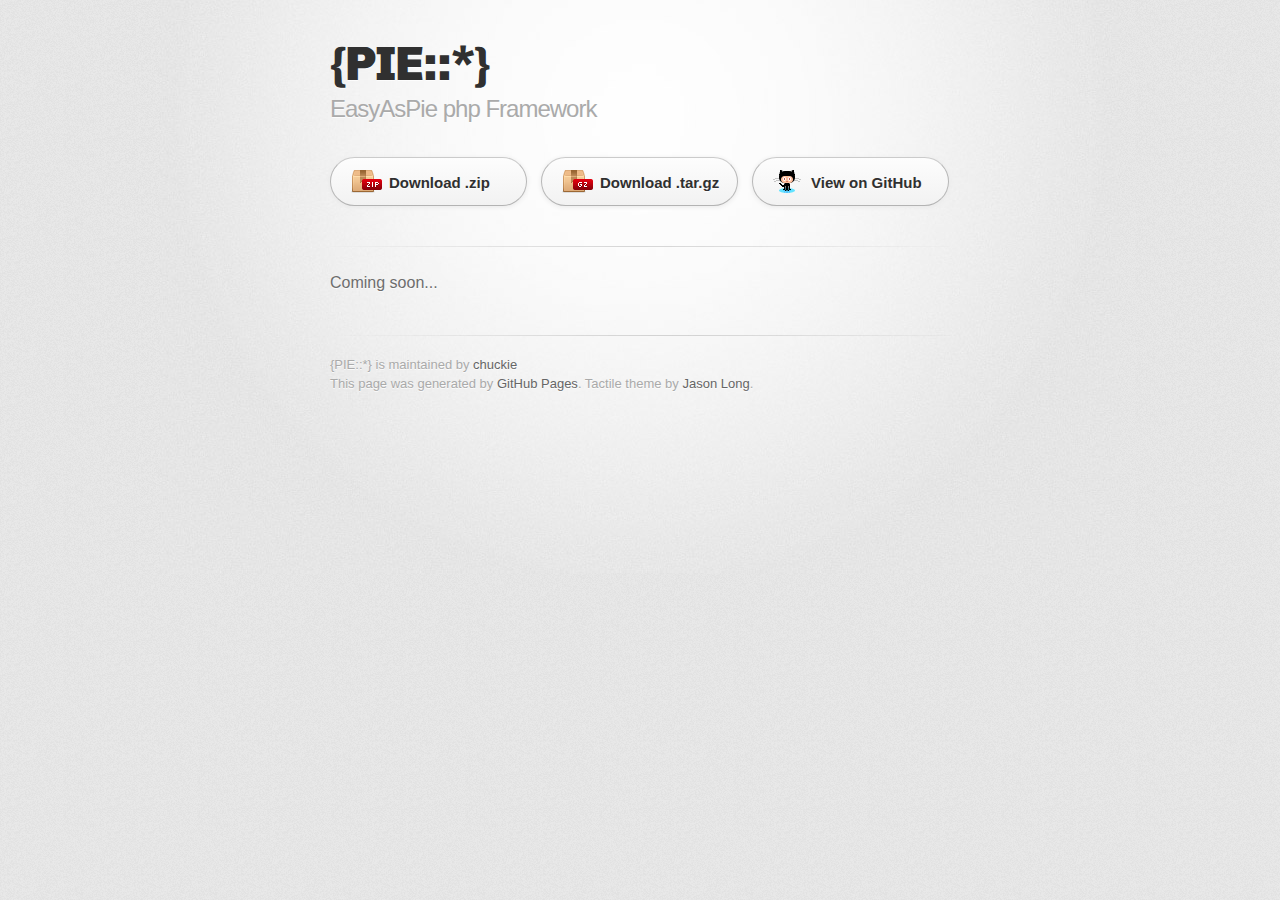
==== index.html @ dad36f99 "Create gh-pages branch via GitHub" ====
<!DOCTYPE html>
<html>
  <head>
    <meta charset='utf-8'>
    <meta http-equiv="X-UA-Compatible" content="chrome=1">
    <link href='https://fonts.googleapis.com/css?family=Chivo:900' rel='stylesheet' type='text/css'>
    <link rel="stylesheet" type="text/css" href="stylesheets/stylesheet.css" media="screen" />
    <link rel="stylesheet" type="text/css" href="stylesheets/pygment_trac.css" media="screen" />
    <link rel="stylesheet" type="text/css" href="stylesheets/print.css" media="print" />
    <!--[if lt IE 9]>
    <script src="//html5shiv.googlecode.com/svn/trunk/html5.js"></script>
    <![endif]-->
    <title>{PIE::*} by chuckie</title>
  </head>

  <body>
    <div id="container">
      <div class="inner">

        <header>
          <h1>{PIE::*}</h1>
          <h2>EasyAsPie php Framework</h2>
        </header>

        <section id="downloads" class="clearfix">
          <a href="https://github.com/chuckie/PIE/zipball/master" id="download-zip" class="button"><span>Download .zip</span></a>
          <a href="https://github.com/chuckie/PIE/tarball/master" id="download-tar-gz" class="button"><span>Download .tar.gz</span></a>
          <a href="https://github.com/chuckie/PIE" id="view-on-github" class="button"><span>View on GitHub</span></a>
        </section>

        <hr>

        <section id="main_content">
          <p>Coming soon...</p>
        </section>

        <footer>
          {PIE::*} is maintained by <a href="https://github.com/chuckie">chuckie</a><br>
          This page was generated by <a href="http://pages.github.com">GitHub Pages</a>. Tactile theme by <a href="http://twitter.com/jasonlong">Jason Long</a>.
        </footer>

        
      </div>
    </div>
  </body>
</html>
---- stylesheets/stylesheet.css ----
/* http://meyerweb.com/eric/tools/css/reset/ 
   v2.0 | 20110126
   License: none (public domain)
*/
html, body, div, span, applet, object, iframe,
h1, h2, h3, h4, h5, h6, p, blockquote, pre,
a, abbr, acronym, address, big, cite, code,
del, dfn, em, img, ins, kbd, q, s, samp,
small, strike, strong, sub, sup, tt, var,
b, u, i, center,
dl, dt, dd, ol, ul, li,
fieldset, form, label, legend,
table, caption, tbody, tfoot, thead, tr, th, td,
article, aside, canvas, details, embed, 
figure, figcaption, footer, header, hgroup, 
menu, nav, output, ruby, section, summary,
time, mark, audio, video {
	margin: 0;
	padding: 0;
	border: 0;
	font-size: 100%;
	font: inherit;
	vertical-align: baseline;
}
/* HTML5 display-role reset for older browsers */
article, aside, details, figcaption, figure, 
footer, header, hgroup, menu, nav, section {
	display: block;
}
body {
	line-height: 1;
}
ol, ul {
	list-style: none;
}
blockquote, q {
	quotes: none;
}
blockquote:before, blockquote:after,
q:before, q:after {
	content: '';
	content: none;
}
table {
	border-collapse: collapse;
	border-spacing: 0;
}

/* LAYOUT STYLES */
body {
  font-size: 1em;
  line-height: 1.5; 
  background: #e7e7e7 url(../images/body-bg.png) 0 0 repeat;
  font-family: 'Helvetica Neue', Helvetica, Arial, serif;
  text-shadow: 0 1px 0 rgba(255, 255, 255, 0.8);
  color: #6d6d6d;
}

a {
  color: #d5000d;
}
a:hover {
  color: #c5000c;
}

header {
  padding-top: 35px;
  padding-bottom: 25px;
}

header h1 {
  font-family: 'Chivo', 'Helvetica Neue', Helvetica, Arial, serif; font-weight: 900;
  letter-spacing: -1px;
  font-size: 48px;
  color: #303030;
  line-height: 1.2;
}

header h2 {
  letter-spacing: -1px;
  font-size: 24px;
  color: #aaa;
  font-weight: normal;
  line-height: 1.3;
}

#container {
  background: transparent url(../images/highlight-bg.jpg) 50% 0 no-repeat;
  min-height: 595px;
}

.inner {
  width: 620px;
  margin: 0 auto;
}

#container .inner img {
  max-width: 100%;
}

#downloads {
  margin-bottom: 40px;
}

a.button {
  -moz-border-radius: 30px;
  -webkit-border-radius: 30px;                     
  border-radius: 30px;
  border-top: solid 1px #cbcbcb;
  border-left: solid 1px #b7b7b7;
  border-right: solid 1px #b7b7b7;
  border-bottom: solid 1px #b3b3b3;
  color: #303030;
  line-height: 25px;
  font-weight: bold;
  font-size: 15px;
  padding: 12px 8px 12px 8px;
  display: block;
  float: left;
  width: 179px;
  margin-right: 14px;  
  background: #fdfdfd; /* Old browsers */
  background: -moz-linear-gradient(top,  #fdfdfd 0%, #f2f2f2 100%); /* FF3.6+ */
  background: -webkit-gradient(linear, left top, left bottom, color-stop(0%,#fdfdfd), color-stop(100%,#f2f2f2)); /* Chrome,Safari4+ */
  background: -webkit-linear-gradient(top,  #fdfdfd 0%,#f2f2f2 100%); /* Chrome10+,Safari5.1+ */
  background: -o-linear-gradient(top,  #fdfdfd 0%,#f2f2f2 100%); /* Opera 11.10+ */
  background: -ms-linear-gradient(top,  #fdfdfd 0%,#f2f2f2 100%); /* IE10+ */
  background: linear-gradient(top,  #fdfdfd 0%,#f2f2f2 100%); /* W3C */
  filter: progid:DXImageTransform.Microsoft.gradient( startColorstr='#fdfdfd', endColorstr='#f2f2f2',GradientType=0 ); /* IE6-9 */
  -webkit-box-shadow: 10px 10px 5px #888;
  -moz-box-shadow: 10px 10px 5px #888;
  box-shadow: 0px 1px 5px #e8e8e8;
}
a.button:hover {
  border-top: solid 1px #b7b7b7;
  border-left: solid 1px #b3b3b3;
  border-right: solid 1px #b3b3b3;
  border-bottom: solid 1px #b3b3b3;
  background: #fafafa; /* Old browsers */
  background: -moz-linear-gradient(top,  #fdfdfd 0%, #f6f6f6 100%); /* FF3.6+ */
  background: -webkit-gradient(linear, left top, left bottom, color-stop(0%,#fdfdfd), color-stop(100%,#f6f6f6)); /* Chrome,Safari4+ */
  background: -webkit-linear-gradient(top,  #fdfdfd 0%,#f6f6f6 100%); /* Chrome10+,Safari5.1+ */
  background: -o-linear-gradient(top,  #fdfdfd 0%,#f6f6f6 100%); /* Opera 11.10+ */
  background: -ms-linear-gradient(top,  #fdfdfd 0%,#f6f6f6 100%); /* IE10+ */
  background: linear-gradient(top,  #fdfdfd 0%,#f6f6f6, 100%); /* W3C */
  filter: progid:DXImageTransform.Microsoft.gradient( startColorstr='#fdfdfd', endColorstr='#f6f6f6',GradientType=0 ); /* IE6-9 */
}

a.button span {
  padding-left: 50px;
  display: block;
  height: 23px;
}

#download-zip span {
  background: transparent url(../images/zip-icon.png) 12px 50% no-repeat;
}
#download-tar-gz span {
  background: transparent url(../images/tar-gz-icon.png) 12px 50% no-repeat;
}
#view-on-github span {
  background: transparent url(../images/octocat-icon.png) 12px 50% no-repeat;
}
#view-on-github {
  margin-right: 0;
}

code, pre {
  font-family: Monaco, "Bitstream Vera Sans Mono", "Lucida Console", Terminal;
  color: #222;
  margin-bottom: 30px;
  font-size: 14px;
}

code {
  background-color: #f2f2f2;
  border: solid 1px #ddd;
  padding: 0 3px;
}

pre {
  padding: 20px;
  background: #303030;
  color: #f2f2f2;
  text-shadow: none;
  overflow: auto;
}
pre code {
  color: #f2f2f2;
  background-color: #303030;
  border: none;
  padding: 0;
}

ul, ol, dl {
  margin-bottom: 20px;
}


/* COMMON STYLES */

hr {
  height: 1px;
  line-height: 1px;
  margin-top: 1em;
  padding-bottom: 1em;
  border: none;
  background: transparent url('../images/hr.png') 50% 0 no-repeat;
}

strong {
  font-weight: bold;
}

em {
  font-style: italic;
}

table {
  width: 100%;
  border: 1px solid #ebebeb;
}

th {
  font-weight: 500;
}

td {
  border: 1px solid #ebebeb;
  text-align: center; 
  font-weight: 300;
}

form {
  background: #f2f2f2;
  padding: 20px;
  
}


/* GENERAL ELEMENT TYPE STYLES */

h1 {
  font-size: 32px;
} 

h2 {
  font-size: 22px;
  font-weight: bold;
  color: #303030;
  margin-bottom: 8px;
} 

h3 {
  color: #d5000d;
  font-size: 18px;
  font-weight: bold;
  margin-bottom: 8px;
} 
 
h4 {
  font-size: 16px;
  color: #303030;
  font-weight: bold;
} 

h5 {
  font-size: 1em;
  color: #303030;
} 

h6 {
  font-size: .8em;
  color: #303030;
} 

p {
  font-weight: 300;
  margin-bottom: 20px;
}
 
a {
  text-decoration: none;
}

p a {
  font-weight: 400;
}

blockquote {
  font-size: 1.6em;
  border-left: 10px solid #e9e9e9;
  margin-bottom: 20px;
  padding: 0 0 0 30px;
}

ul li {
  list-style: disc inside;
  padding-left: 20px;
}

ol li {
  list-style: decimal inside;
  padding-left: 3px;
}

dl dt {
  color: #303030;
}

footer {
  background: transparent url('../images/hr.png') 0 0 no-repeat;
  margin-top: 40px;
  padding-top: 20px;
  padding-bottom: 30px;
  font-size: 13px;
  color: #aaa;
}

footer a {
  color: #666;
}
footer a:hover {
  color: #444;
}

/* MISC */
.clearfix:after {
  clear: both;
  content: '.';
  display: block;
  visibility: hidden;
  height: 0;
}

.clearfix {display: inline-block;}
* html .clearfix {height: 1%;}
.clearfix {display: block;}

/* #Media Queries
================================================== */

/* Smaller than standard 960 (devices and browsers) */
@media only screen and (max-width: 959px) {}

/* Tablet Portrait size to standard 960 (devices and browsers) */
@media only screen and (min-width: 768px) and (max-width: 959px) {}

/* All Mobile Sizes (devices and browser) */
@media only screen and (max-width: 767px) {
  header {
    padding-top: 10px;
    padding-bottom: 10px;
  }
  #downloads {
    margin-bottom: 25px;
  }
  #download-zip, #download-tar-gz {
    display: none;
  }
  .inner {
    width: 94%;
    margin: 0 auto;
  }
}

/* Mobile Landscape Size to Tablet Portrait (devices and browsers) */
@media only screen and (min-width: 480px) and (max-width: 767px) {}

/* Mobile Portrait Size to Mobile Landscape Size (devices and browsers) */
@media only screen and (max-width: 479px) {}
---- stylesheets/pygment_trac.css ----
.highlight  { background: #ffffff; }
.highlight .c { color: #999988; font-style: italic } /* Comment */
.highlight .err { color: #a61717; background-color: #e3d2d2 } /* Error */
.highlight .k { font-weight: bold } /* Keyword */
.highlight .o { font-weight: bold } /* Operator */
.highlight .cm { color: #999988; font-style: italic } /* Comment.Multiline */
.highlight .cp { color: #999999; font-weight: bold } /* Comment.Preproc */
.highlight .c1 { color: #999988; font-style: italic } /* Comment.Single */
.highlight .cs { color: #999999; font-weight: bold; font-style: italic } /* Comment.Special */
.highlight .gd { color: #000000; background-color: #ffdddd } /* Generic.Deleted */
.highlight .gd .x { color: #000000; background-color: #ffaaaa } /* Generic.Deleted.Specific */
.highlight .ge { font-style: italic } /* Generic.Emph */
.highlight .gr { color: #aa0000 } /* Generic.Error */
.highlight .gh { color: #999999 } /* Generic.Heading */
.highlight .gi { color: #000000; background-color: #ddffdd } /* Generic.Inserted */
.highlight .gi .x { color: #000000; background-color: #aaffaa } /* Generic.Inserted.Specific */
.highlight .go { color: #888888 } /* Generic.Output */
.highlight .gp { color: #555555 } /* Generic.Prompt */
.highlight .gs { font-weight: bold } /* Generic.Strong */
.highlight .gu { color: #800080; font-weight: bold; } /* Generic.Subheading */
.highlight .gt { color: #aa0000 } /* Generic.Traceback */
.highlight .kc { font-weight: bold } /* Keyword.Constant */
.highlight .kd { font-weight: bold } /* Keyword.Declaration */
.highlight .kn { font-weight: bold } /* Keyword.Namespace */
.highlight .kp { font-weight: bold } /* Keyword.Pseudo */
.highlight .kr { font-weight: bold } /* Keyword.Reserved */
.highlight .kt { color: #445588; font-weight: bold } /* Keyword.Type */
.highlight .m { color: #009999 } /* Literal.Number */
.highlight .s { color: #d14 } /* Literal.String */
.highlight .na { color: #008080 } /* Name.Attribute */
.highlight .nb { color: #0086B3 } /* Name.Builtin */
.highlight .nc { color: #445588; font-weight: bold } /* Name.Class */
.highlight .no { color: #008080 } /* Name.Constant */
.highlight .ni { color: #800080 } /* Name.Entity */
.highlight .ne { color: #990000; font-weight: bold } /* Name.Exception */
.highlight .nf { color: #990000; font-weight: bold } /* Name.Function */
.highlight .nn { color: #555555 } /* Name.Namespace */
.highlight .nt { color: #000080 } /* Name.Tag */
.highlight .nv { color: #008080 } /* Name.Variable */
.highlight .ow { font-weight: bold } /* Operator.Word */
.highlight .w { color: #bbbbbb } /* Text.Whitespace */
.highlight .mf { color: #009999 } /* Literal.Number.Float */
.highlight .mh { color: #009999 } /* Literal.Number.Hex */
.highlight .mi { color: #009999 } /* Literal.Number.Integer */
.highlight .mo { color: #009999 } /* Literal.Number.Oct */
.highlight .sb { color: #d14 } /* Literal.String.Backtick */
.highlight .sc { color: #d14 } /* Literal.String.Char */
.highlight .sd { color: #d14 } /* Literal.String.Doc */
.highlight .s2 { color: #d14 } /* Literal.String.Double */
.highlight .se { color: #d14 } /* Literal.String.Escape */
.highlight .sh { color: #d14 } /* Literal.String.Heredoc */
.highlight .si { color: #d14 } /* Literal.String.Interpol */
.highlight .sx { color: #d14 } /* Literal.String.Other */
.highlight .sr { color: #009926 } /* Literal.String.Regex */
.highlight .s1 { color: #d14 } /* Literal.String.Single */
.highlight .ss { color: #990073 } /* Literal.String.Symbol */
.highlight .bp { color: #999999 } /* Name.Builtin.Pseudo */
.highlight .vc { color: #008080 } /* Name.Variable.Class */
.highlight .vg { color: #008080 } /* Name.Variable.Global */
.highlight .vi { color: #008080 } /* Name.Variable.Instance */
.highlight .il { color: #009999 } /* Literal.Number.Integer.Long */

.type-csharp .highlight .k { color: #0000FF }
.type-csharp .highlight .kt { color: #0000FF }
.type-csharp .highlight .nf { color: #000000; font-weight: normal }
.type-csharp .highlight .nc { color: #2B91AF }
.type-csharp .highlight .nn { color: #000000 }
.type-csharp .highlight .s { color: #A31515 }
.type-csharp .highlight .sc { color: #A31515 }
---- stylesheets/print.css ----
html, body, div, span, applet, object, iframe,
h1, h2, h3, h4, h5, h6, p, blockquote, pre,
a, abbr, acronym, address, big, cite, code,
del, dfn, em, img, ins, kbd, q, s, samp,
small, strike, strong, sub, sup, tt, var,
b, u, i, center,
dl, dt, dd, ol, ul, li,
fieldset, form, label, legend,
table, caption, tbody, tfoot, thead, tr, th, td,
article, aside, canvas, details, embed, 
figure, figcaption, footer, header, hgroup, 
menu, nav, output, ruby, section, summary,
time, mark, audio, video {
  margin: 0;
  padding: 0;
  border: 0;
  font-size: 100%;
  font: inherit;
  vertical-align: baseline;
}
/* HTML5 display-role reset for older browsers */
article, aside, details, figcaption, figure, 
footer, header, hgroup, menu, nav, section {
  display: block;
}
body {
  line-height: 1;
}
ol, ul {
  list-style: none;
}
blockquote, q {
  quotes: none;
}
blockquote:before, blockquote:after,
q:before, q:after {
  content: '';
  content: none;
}
table {
  border-collapse: collapse;
  border-spacing: 0;
}
body {
  font-size: 13px;
  line-height: 1.5; 
  font-family: 'Helvetica Neue', Helvetica, Arial, serif;
  color: #000;
}

a {
  color: #d5000d;
  font-weight: bold;
}

header {
  padding-top: 35px;
  padding-bottom: 10px;
}

header h1 {
  font-weight: bold;
  letter-spacing: -1px;
  font-size: 48px;
  color: #303030;
  line-height: 1.2;
}

header h2 {
  letter-spacing: -1px;
  font-size: 24px;
  color: #aaa;
  font-weight: normal;
  line-height: 1.3;
}
#downloads {
  display: none;
}
#main_content {
  padding-top: 20px;
}

code, pre {
  font-family: Monaco, "Bitstream Vera Sans Mono", "Lucida Console", Terminal;
  color: #222;
  margin-bottom: 30px;
  font-size: 12px;
}

code {
  padding: 0 3px;
}

pre {
  border: solid 1px #ddd;
  padding: 20px;
  overflow: auto;
}
pre code {
  padding: 0;
}

ul, ol, dl {
  margin-bottom: 20px;
}


/* COMMON STYLES */

table {
  width: 100%;
  border: 1px solid #ebebeb;
}

th {
  font-weight: 500;
}

td {
  border: 1px solid #ebebeb;
  text-align: center; 
  font-weight: 300;
}

form {
  background: #f2f2f2;
  padding: 20px;
  
}


/* GENERAL ELEMENT TYPE STYLES */

h1 {
  font-size: 2.8em;
} 

h2 {
  font-size: 22px;
  font-weight: bold;
  color: #303030;
  margin-bottom: 8px;
} 

h3 {
  color: #d5000d;
  font-size: 18px;
  font-weight: bold;
  margin-bottom: 8px;
} 
 
h4 {
  font-size: 16px;
  color: #303030;
  font-weight: bold;
} 

h5 {
  font-size: 1em;
  color: #303030;
} 

h6 {
  font-size: .8em;
  color: #303030;
} 

p {
  font-weight: 300;
  margin-bottom: 20px;
}
 
a {
  text-decoration: none;
}

p a {
  font-weight: 400;
}

blockquote {
  font-size: 1.6em;
  border-left: 10px solid #e9e9e9;
  margin-bottom: 20px;
  padding: 0 0 0 30px;
}

ul li {
  list-style: disc inside;
  padding-left: 20px;
}

ol li {
  list-style: decimal inside;
  padding-left: 3px;
}

dl dd {
  font-style: italic;
  font-weight: 100;
}

footer {
  margin-top: 40px;
  padding-top: 20px;
  padding-bottom: 30px;
  font-size: 13px;
  color: #aaa;
}

footer a {
  color: #666;
}

/* MISC */
.clearfix:after {
  clear: both;
  content: '.';
  display: block;
  visibility: hidden;
  height: 0;
}

.clearfix {display: inline-block;}
* html .clearfix {height: 1%;}
.clearfix {display: block;}
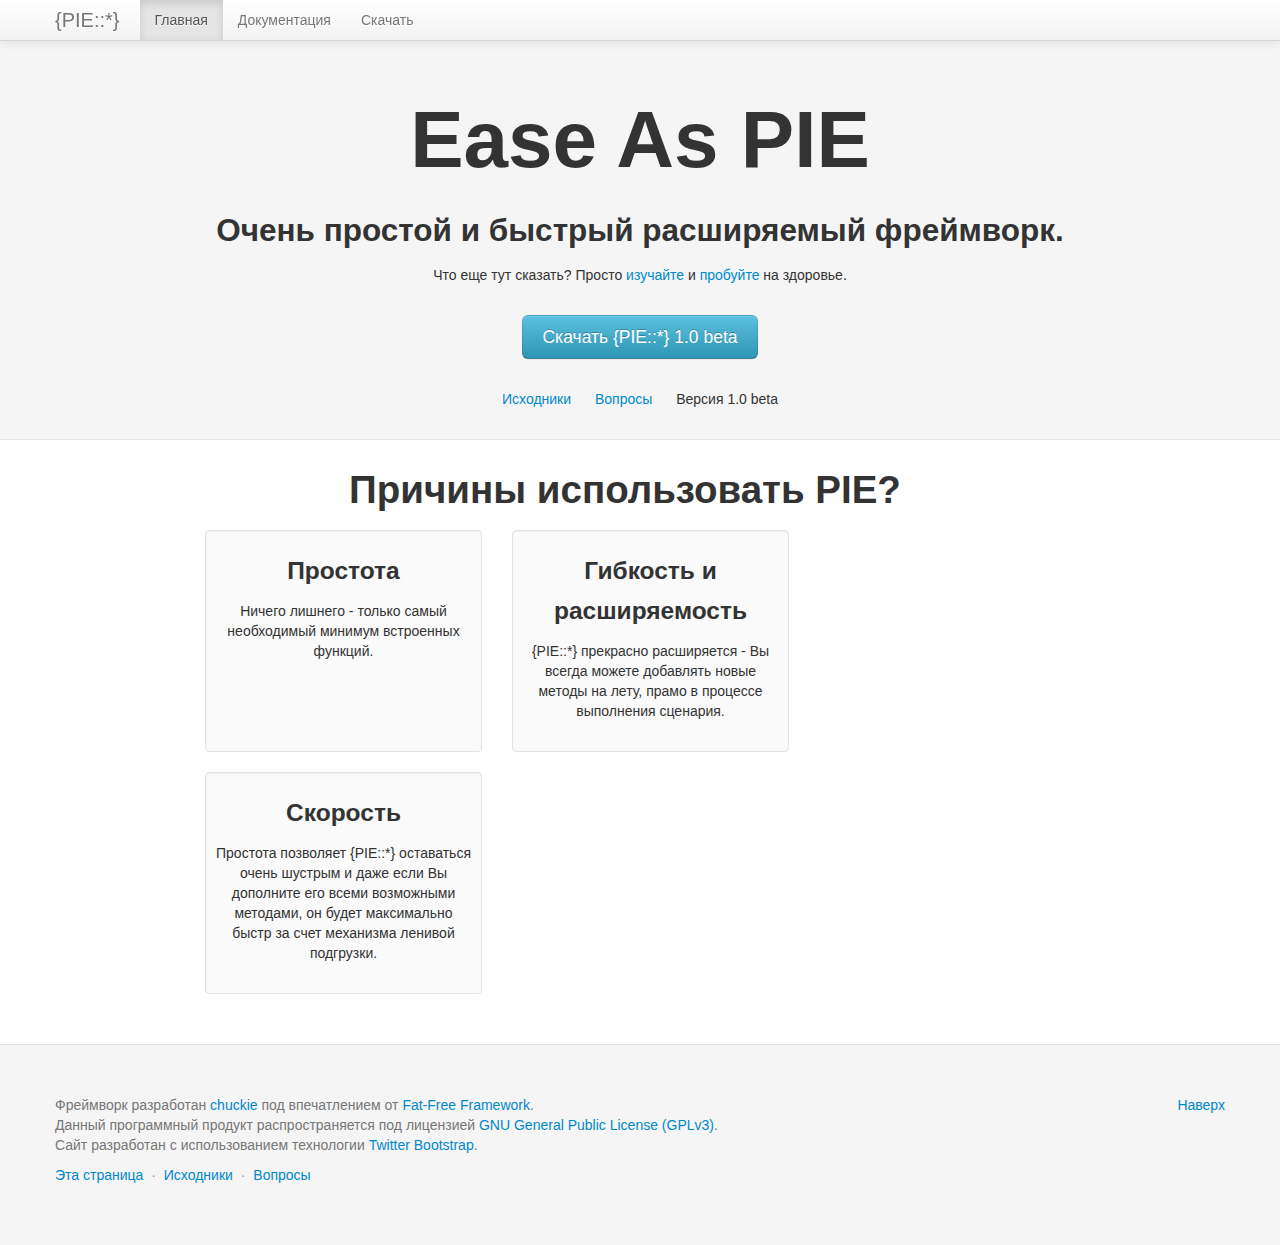
==== commit ba36182a: "PIE 1.0 (beta)" ====
--- a/index.html
+++ b/index.html
@@ -1,46 +1,82 @@
-<!DOCTYPE html>
-<html>
-  <head>
-    <meta charset='utf-8'>
-    <meta http-equiv="X-UA-Compatible" content="chrome=1">
-    <link href='https://fonts.googleapis.com/css?family=Chivo:900' rel='stylesheet' type='text/css'>
-    <link rel="stylesheet" type="text/css" href="stylesheets/stylesheet.css" media="screen" />
-    <link rel="stylesheet" type="text/css" href="stylesheets/pygment_trac.css" media="screen" />
-    <link rel="stylesheet" type="text/css" href="stylesheets/print.css" media="print" />
-    <!--[if lt IE 9]>
-    <script src="//html5shiv.googlecode.com/svn/trunk/html5.js"></script>
-    <![endif]-->
-    <title>{PIE::*} by chuckie</title>
-  </head>
-
-  <body>
-    <div id="container">
-      <div class="inner">
-
-        <header>
-          <h1>{PIE::*}</h1>
-          <h2>EasyAsPie php Framework</h2>
-        </header>
-
-        <section id="downloads" class="clearfix">
-          <a href="https://github.com/chuckie/PIE/zipball/master" id="download-zip" class="button"><span>Download .zip</span></a>
-          <a href="https://github.com/chuckie/PIE/tarball/master" id="download-tar-gz" class="button"><span>Download .tar.gz</span></a>
-          <a href="https://github.com/chuckie/PIE" id="view-on-github" class="button"><span>View on GitHub</span></a>
-        </section>
-
-        <hr>
-
-        <section id="main_content">
-          <p>Coming soon...</p>
-        </section>
-
-        <footer>
-          {PIE::*} is maintained by <a href="https://github.com/chuckie">chuckie</a><br>
-          This page was generated by <a href="http://pages.github.com">GitHub Pages</a>. Tactile theme by <a href="http://twitter.com/jasonlong">Jason Long</a>.
-        </footer>
-
-        
-      </div>
-    </div>
-  </body>
+<!DOCTYPE html>
+<html>
+ <head>
+  <meta http-equiv="Content-Type" content="text/html; charset=utf-8">
+  <title>Easy As PIE php framework - Главная</title>
+  <link rel='stylesheet' href='./asserts/bootstrap.css' type='text/css'/>
+  <link rel='stylesheet' href='./asserts/styles.css' type='text/css'/>
+  <!--[if lt IE 9]>
+   <script src="http://html5shim.googlecode.com/svn/trunk/html5.js"></script>
+  <![endif]-->
+  <script type="text/javascript" src="./asserts/prettify.js"></script>
+  <script type="text/javascript" src="./asserts/jquery.js"></script>
+  <script type="text/javascript" src="./asserts/bootstrap.js"></script>
+  <script type="text/javascript" src="./asserts/scripts.js"></script>
+ </head>
+ <body data-spy="scroll" data-target="#scrollspy-menu">
+  <a id='top'></a>
+  <div class="navbar navbar-fixed-top">
+   <div class="navbar-inner">
+    <div class="container">
+     <a class="btn btn-navbar" data-toggle="collapse" data-target=".nav-collapse">
+      <span class="icon-bar"></span>
+      <span class="icon-bar"></span>
+      <span class="icon-bar"></span>
+     </a>
+     <a class="brand" href="/PIE/">{PIE::*}</a>
+     <div class="nav-collapse collapse">
+      <ul class="nav">
+       <li class="active"><a href='./home.html'>Главная</a></li>
+       <li><a href='./docs.html'>Документация</a></li>
+       <li><a href='https://github.com/chuckie/PIE/zipball/master'>Скачать</a></li>
+      </ul>
+     </div>
+    </div>
+   </div>
+  </div>
+  <div class="home">
+   <div class="container">
+    <h1>Ease As PIE</h1>
+    <h2>Очень простой и быстрый расширяемый фреймворк.</h2>
+    <p>Что еще тут сказать? Просто <a href="./docs.html">изучайте</a> и <a href="https://github.com/chuckie/PIE/zipball/master">пробуйте</a> на здоровье.</p>
+    <p><a href="https://github.com/chuckie/PIE/zipball/master" class="btn btn-info btn-large"">Скачать {PIE::*} 1.0 beta</a></p>
+    <ul class="masthead-links">
+     <li><a href="http://github.com/chuckie/PIE" target="_blank">Исходники</a></li>
+     <li><a href="http://github.com/chuckie/PIE/issues?state=open" target="_blank">Вопросы</a></li>
+     <li>Версия 1.0 beta</li>
+    </ul>
+   </div>
+  </div>
+  <div class="row">
+   <div class="container reasons">
+    <h1>Причины использовать PIE?</h1>
+    <div class="well span3">
+     <h3>Простота</h3>
+     <p>Ничего лишнего - только самый необходимый минимум встроенных функций.</p>
+    </div>
+    <div class="well span3">
+     <h3>Гибкость и расширяемость</h3>
+     <p>{PIE::*} прекрасно расширяется - Вы всегда можете добавлять новые методы на лету, прамо в процессе выполнения сценария.</p>
+    </div>
+    <div class="well span3">
+     <h3>Скорость</h3>
+     <p>Простота позволяет {PIE::*} оставаться очень шустрым и даже если Вы дополните его всеми возможными методами, он будет максимально быстр за счет механизма ленивой подгрузки.</p>
+    </div>
+   </div>
+  </div>  <footer class="footer">
+   <div class="container">
+    <p class="pull-right"><a href="#"><i class='icon-arrow-up'></i> Наверх</a></p>
+    <p>Фреймворк разработан <a href="https://www.facebook.com/profile.php?id=100003686611895" target="_blank">chuckie</a> под впечатлением от <a href="http://bcosca.github.com/fatfree/" target="_blank">Fat-Free Framework</a>.</p>
+    <p>Данный программный продукт распространяется под лицензией <a href="http://www.gnu.org/licenses/gpl-3.0-standalone.html" target="_blank">GNU General Public License (GPLv3)</a>.</p>
+    <p>Сайт разработан с использованием технологии <a href="http://twitter.github.com/bootstrap/" target="_blank">Twitter Bootstrap</a>.</p>
+    <ul class="footer-links">
+     <li><a href="./">Эта страница</a></li>
+     <li class="muted">&middot;</li>
+     <li><a href="http://github.com/chuckie/PIE" target="_blank">Исходники</a></li>
+     <li class="muted">&middot;</li>
+     <li><a href="http://github.com/chuckie/PIE/issues?state=open" target="_blank">Вопросы</a></li>
+    </ul>
+   </div>
+  </footer>
+ </body>
 </html>--- a/asserts/styles.css
+++ b/asserts/styles.css
@@ -0,0 +1,179 @@
+body {
+	padding-top: 60px;
+}
+
+div.home {
+	margin-top: -20px;
+	padding: 30px 0;
+	text-align: center;
+	background-color: #f5f5f5;
+	border-bottom: 1px solid #e5e5e5;
+}
+
+div.reasons {
+	margin-top: 20px;
+	margin-bottom: 20px;
+	width: 900px;
+	text-align: center;
+}
+
+div.reasons .well {
+	padding: 10px;
+	height: 200px;
+	background-color: #fafafa;
+}
+
+div.reasons h1 {
+	margin-bottom: 20px;
+}
+
+div.reasons .well, div.reasons .span3, div.reasons .span3 h3 {
+	width: 255px;
+}
+
+div.home h2, div.home p, div.home a {
+	margin: 15px 0;
+}
+
+div.home h1 {
+	margin: 50px 0;
+	font-size: 80px;
+	font-weight: bold;
+}
+
+.masthead-links {
+	margin: 0;
+	list-style: none;
+}
+
+.masthead-links li {
+	display: inline;
+	padding: 0 10px;
+}
+
+section {
+	padding-top: 40px;
+	padding-left: 15px;
+}
+
+.spy-content {
+	margin-top: -35px;
+}
+
+.debug {
+	background-color: #f00;
+}
+
+#scrollspy-menu {
+	width: 198px;
+}
+
+.affix-container .affix {
+	top: 60px;
+}
+
+.affix-bottom {
+	position: fixed;
+	bottom: 200px;
+	width: 500px;
+}
+
+table.table code.prettyprint {
+	border: 0;
+	background-color: transparent;
+}
+
+table.table th.col1 {
+	width: 230px;
+}
+
+pre.prettyprint {
+	margin-bottom: 20px;
+}
+
+.prettyprint {
+	padding: 8px;
+	background-color: #f7f7f9;
+	border: 1px solid #e1e1e8;
+}
+
+.prettyprint.linenums {
+	-webkit-box-shadow: inset 40px 0 0 #fbfbfc, inset 41px 0 0 #ececf0;
+	-moz-box-shadow: inset 40px 0 0 #fbfbfc, inset 41px 0 0 #ececf0;
+	box-shadow: inset 40px 0 0 #fbfbfc, inset 41px 0 0 #ececf0;
+}
+
+ol.linenums {
+	margin: 0 0 0 33px;
+}
+
+ol.linenums li {
+	padding-left: 12px;
+	color: #bebec5;
+	line-height: 20px;
+	text-shadow: 0 1px 0 #fff;
+}
+
+.pln {
+	color: #000;
+}
+
+.str {
+	color: #080;
+}
+
+.kwd {
+	color: #008;
+}
+
+.pun {
+	color: #660;
+}
+
+.lit{
+	color: #066;
+}
+
+.com{
+	color: #800;
+}
+
+code a, code a:hover {
+	color: #d14;
+	text-decoration: none;
+}
+
+.alert blockquote {
+	margin: 10px 0;
+}
+
+.alert blockquote pre {
+	margin: 0;
+	border: 0;
+	background-color: transparent;
+}
+
+.footer {
+	padding: 50px 0;
+	margin-top: 10px;
+	border-top: 1px solid #e5e5e5;
+	background-color: #f5f5f5;
+}
+
+.footer p {
+	margin-bottom: 0;
+	color: #777;
+}
+
+.footer-links {
+	margin: 10px 0;
+}
+
+.footer-links li {
+	display: inline;
+	padding: 0 2px;
+}
+
+.footer-links li:first-child {
+	padding-left: 0;
+}